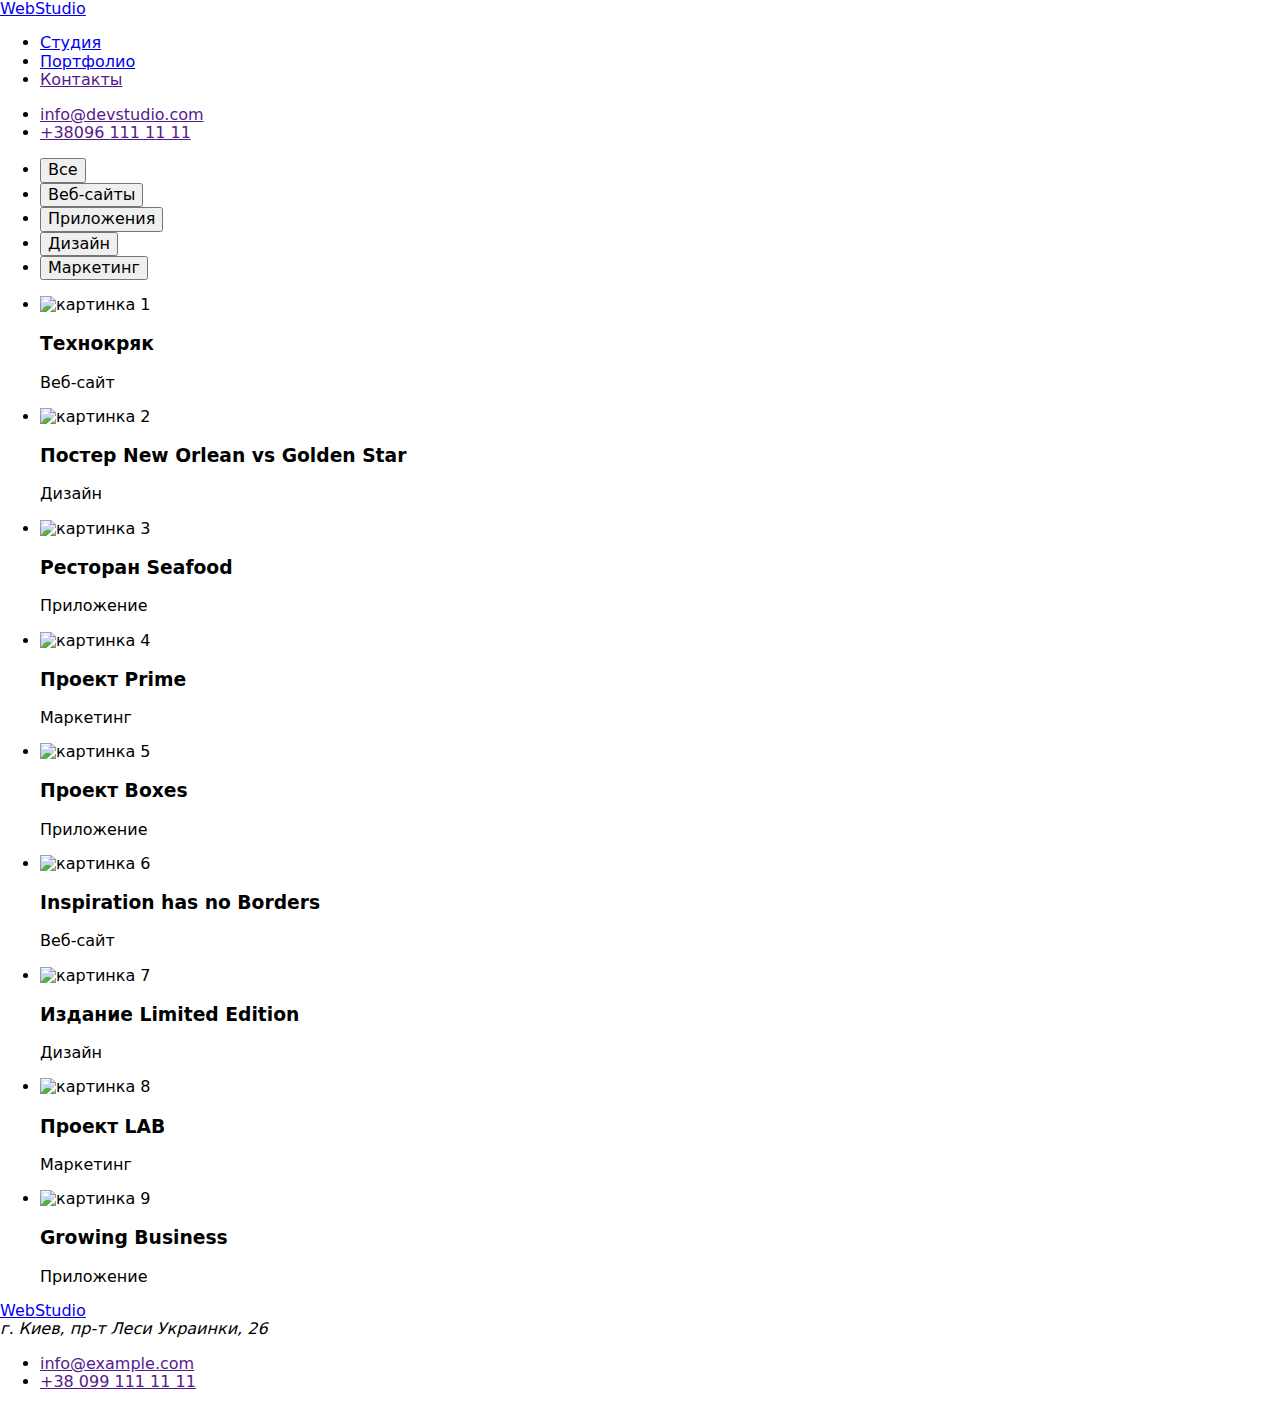
==== portfolio.html @ a9c04260 "попытка 2 дз" ====
<!DOCTYPE html>
<html lang="en">
  <head>
    <meta charset="UTF-8" />
    <meta name="viewport" content="width=device-width, initial-scale=1.0" />
    <title>Document</title>
    <link rel="preconnect" href="https://fonts.gstatic.com" />
    <link
      href="https://fonts.googleapis.com/css2?family=Raleway:wght@700&family=Roboto:wght@400;500;700;900&display=swap"
      rel="stylesheet"
    />
    <link
      href="https://fonts.googleapis.com/css2?family=Raleway:ital,wght@1,700&display=swap"
      rel="stylesheet"
    />
    <link rel="stylesheet" href="./style.css" />
    <link
      rel="stylesheet"
      href="https://cdnjs.cloudflare.com/ajax/libs/modern-normalize/1.0.0/modern-normalize.min.css"
    />
  </head>

  <body>
    <header class="shapka">
      <nav class="contein">
        <a class="logo" href="./index.html"
          >Web<span class="studio">Studio</span></a
        >
        <ul class="site-nav">
          <li class="item">
            <a href="./index.html" class="link">Студия</a>
          </li>
          <li class="item">
            <a href="./portfolio.html" class="link1">Портфолио</a>
          </li>
          <li class="item">
            <a href="" class="link">Контакты</a>
          </li>
        </ul>
        <ul class="site-nav2">
          <li class="item">
            <a href="" class="link">info@devstudio.com</a>
          </li>
          <li class="item">
            <a href="" class="link">+38096 111 11 11</a>
          </li>
        </ul>
      </nav>
    </header>
    <main>
      <section class="section-button">
        <div class="container">
          <ul class="panel">
            <li class="item"><button class="button">Все</button></li>
            <li class="item"><button class="button">Веб-сайты</button></li>
            <li class="item"><button class="button">Приложения</button></li>
            <li class="item"><button class="button">Дизайн</button></li>
            <li class="item"><button class="button">Маркетинг</button></li>
          </ul>
        </div>
      </section>
      <section class="section-img">
        <div class="container">
          <ul class="imges">
            <li class="items">
              <img src="./img/img(9).jpg" alt="картинка 1" width="370" />
              <div class="name-job">
                <h3 class="name-picture">Технокряк</h3>
                <p class="job">Веб-сайт</p>
              </div>
            </li>
            <li class="items">
              <img src="./img/img(1).png" alt="картинка 2" width="370" />
              <div class="name-job">
                <h3 class="name-picture">Постер New Orlean vs Golden Star</h3>
                <p class="job">Дизайн</p>
              </div>
            </li>
            <li class="items">
              <img src="./img/img(2).jpg" alt="картинка 3" width="370" />
              <div class="name-job">
                <h3 class="name-picture">Ресторан Seafood</h3>
                <p class="job">Приложение</p>
              </div>
            </li>
            <li class="items">
              <img src="./img/img(4).jpg" alt="картинка 4" width="370" />
              <div class="name-job">
                <h3 class="name-picture">Проект Prime</h3>
                <p class="job">Маркетинг</p>
              </div>
            </li>
            <li class="items">
              <img src="./img/img(5).jpg" alt="картинка 5" width="370" />
              <div class="name-job">
                <h3 class="name-picture">Проект Boxes</h3>
                <p class="job">Приложение</p>
              </div>
            </li>
            <li class="items">
              <img src="./img/img(10).jpg" alt="картинка 6" width="370" />
              <div class="name-job">
                <h3 class="name-picture">Inspiration has no Borders</h3>
                <p class="job">Веб-сайт</p>
              </div>
            </li>
            <li class="items">
              <img src="./img/img(6).jpg" alt="картинка 7" width="370" />
              <div class="name-job">
                <h3 class="name-picture">Издание Limited Edition</h3>
                <p class="job">Дизайн</p>
              </div>
            </li>
            <li class="items">
              <img src="./img/img(7).jpg" alt="картинка 8 " width="370" />
              <div class="name-job">
                <h3 class="name-picture">Проект LAB</h3>
                <p class="job">Маркетинг</p>
              </div>
            </li>
            <li class="items">
              <img src="./img/img(8).jpg" alt="картинка 9" width="370" />
              <div class="name-job">
                <h3 class="name-picture">Growing Business</h3>
                <p class="job">Приложение</p>
              </div>
            </li>
          </ul>
        </div>
      </section>
    </main>
    <footer class="footer">
      <div class="container">
        <div class="logotrip">
          <a href="./portfolio.html" class="logotip"
            >Web<span class="studio-niz">Studio</span></a
          >
        </div>
        <address class="adress">г. Киев, пр-т Леси Украинки, 26</address>
        <ul>
          <li class="niz-bot">
            <a href="" class="site-niz">info@example.com</a>
          </li>
          <li class="niz-bot">
            <a href="" class="site-niz">+38 099 111 11 11</a>
          </li>
        </ul>
      </div>
    </footer>
  </body>
</html>
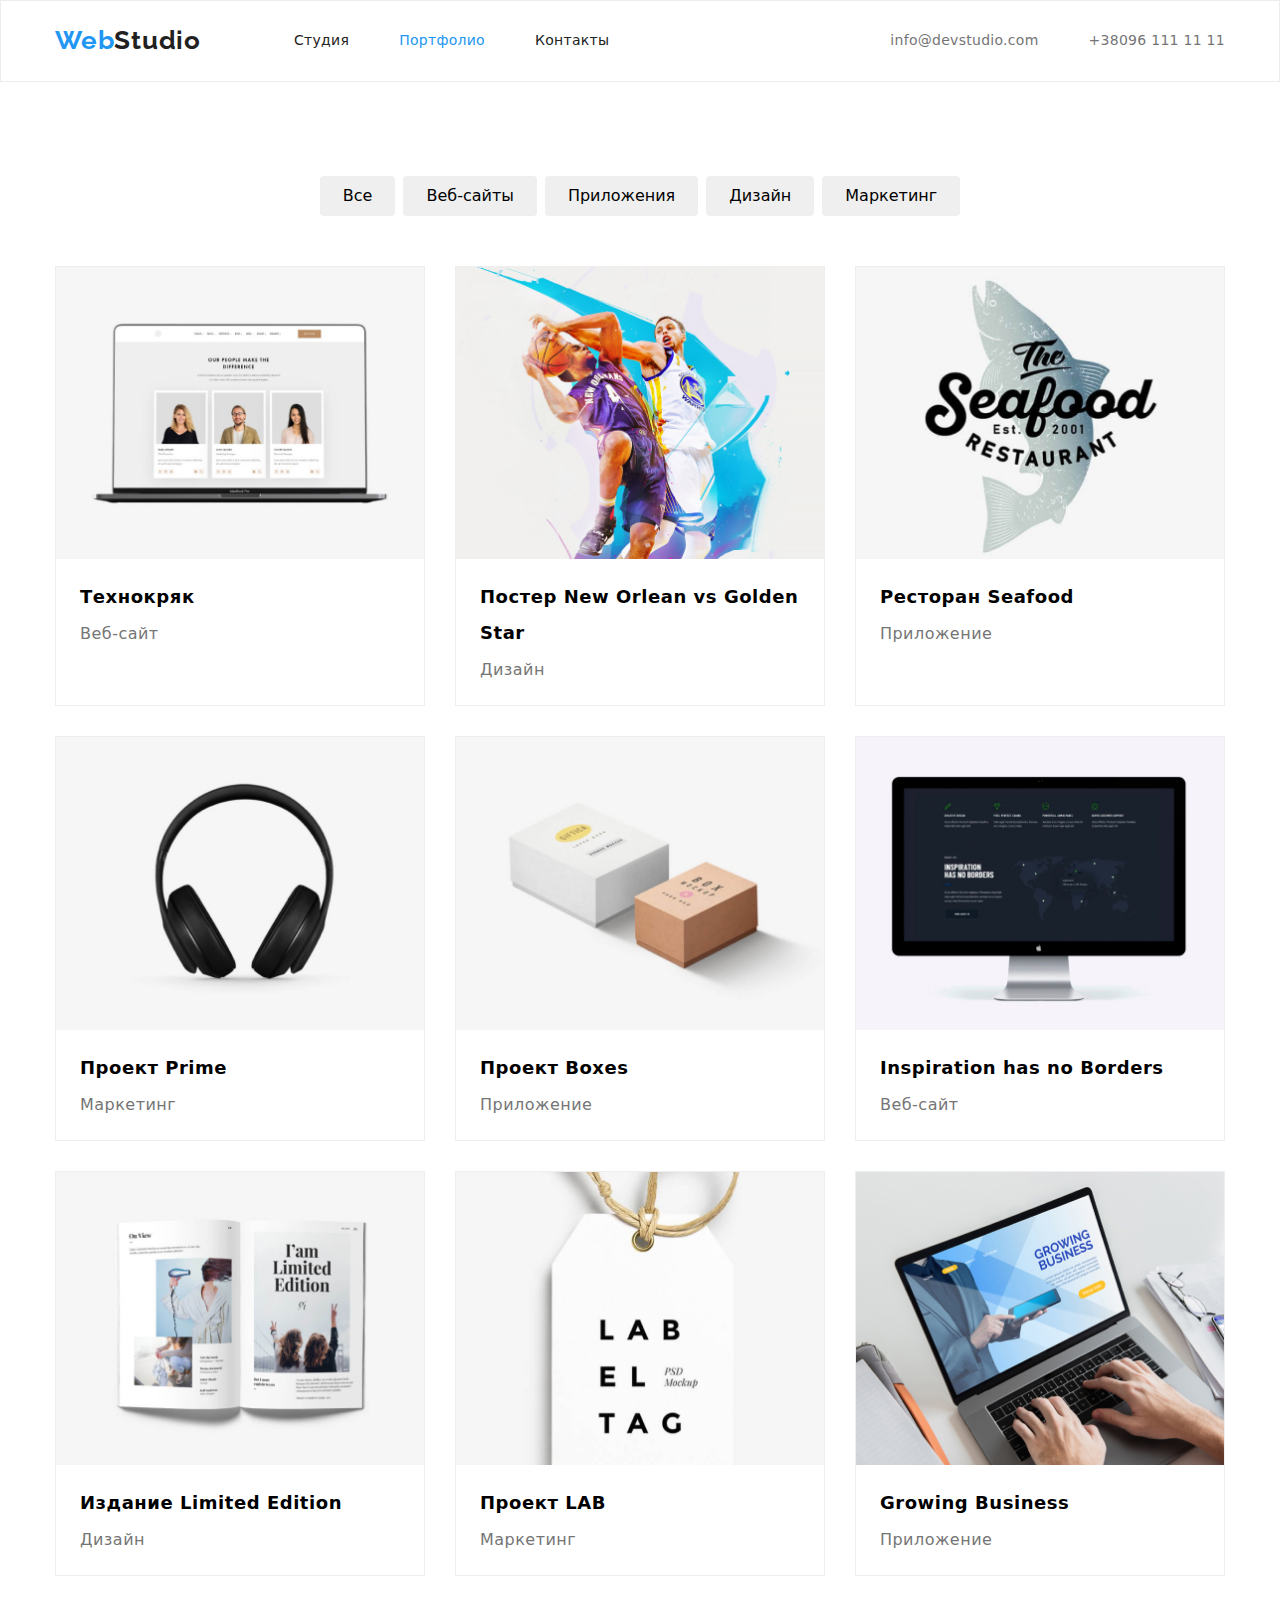
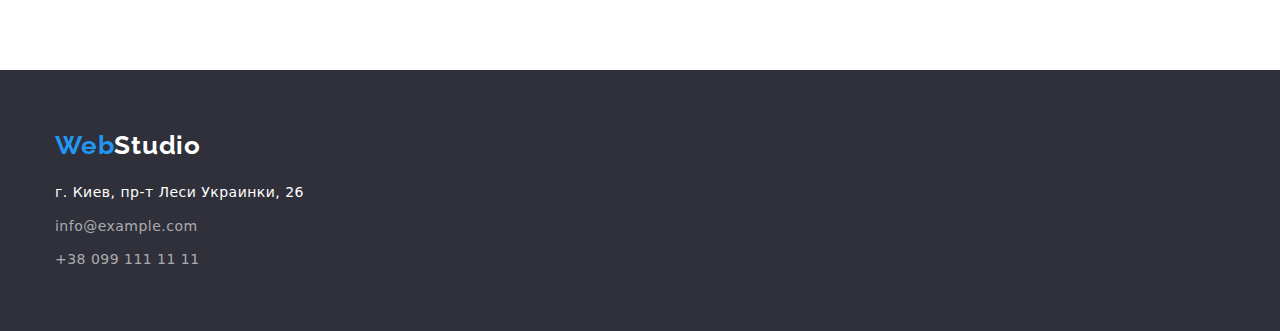
==== commit dabf2d3c: "1  попытка сдать дз" ====
--- a/portfolio.html
+++ b/portfolio.html
@@ -13,7 +13,7 @@
       href="https://fonts.googleapis.com/css2?family=Raleway:ital,wght@1,700&display=swap"
       rel="stylesheet"
     />
-    <link rel="stylesheet" href="./style.css" />
+    <link rel="stylesheet" href="./portfolio.css" />
     <link
       rel="stylesheet"
       href="https://cdnjs.cloudflare.com/ajax/libs/modern-normalize/1.0.0/modern-normalize.min.css"
--- a/portfolio.css
+++ b/portfolio.css
@@ -0,0 +1,243 @@
+:root {
+    --primary-color: #212121;
+    --no-primary-color: #757575;
+    --nav-color: #2196f3;
+    --white: #ffffff;
+    --background: #2f303a;
+    --white-tel-em: rgba(255, 255, 255, 0.6);
+    --border-color: #ECECEC;
+    --items-color:  #EEEEEE;
+  }
+  
+  body {
+    font-family: "Roboto", sans-serif;
+    letter-spacing: 0.03em;
+    font-style: normal;
+    font-weight: normal;
+  }
+  *,
+  *::before,
+  *::after {
+    box-sizing: border-box;
+  }
+  h1,h2,h3,h4,h5,h6 {
+    margin: 0;
+  }
+  img {
+    display: block;
+    max-width: 100%;
+    height: auto;
+  }
+  .job {
+    color: var(--no-primary-color);
+    font-size: 16px;
+    line-height: 1.9;
+  }
+  .logo {
+    color: var(--nav-color);
+    font-weight: bold;
+    font-size: 26px;
+    line-height: 31px;
+    letter-spacing: 0.03em;
+    text-decoration: none;
+    font-family: "Raleway";
+  }
+  .logo:hover,
+  .logo:focus {
+    color: var(--primary-color);
+  }
+  .logotrip {
+    margin-bottom: 20px;
+  }
+  .site-nav2 {
+    display: flex;
+    margin-left: auto;
+  }
+  .site-nav {
+    display: flex;
+    margin-left: 93px;
+  }
+  .site-nav .item + .item {
+    margin-left: 50px;
+  }
+  .site-nav2 .item + .item {
+    margin-left: 50px;
+  }
+  .contein {
+    display: flex;
+    align-items: center;
+    margin-left: auto;
+    margin-right: auto;
+    width: 1200px;
+    padding-left: 15px;
+    padding-right: 15px;
+  }
+  .site-nav .link,
+  .link1 {
+    padding-top: 32px;
+    padding-bottom: 32px;
+    display: block;
+  
+    color: var(--primary-color);
+    font-weight: 500;
+    font-size: 14px;
+    line-height: 1.14;
+    letter-spacing: 0.02em;
+    text-decoration: none; 
+  }
+  .site-nav2 .link {
+    padding-top: 32px;
+    padding-bottom: 32px;
+    display: block; 
+  
+    color: var(--no-primary-color);
+    font-weight: 500;
+    font-size: 14px;
+    line-height: 1.14;
+    letter-spacing: 0.02em;
+    text-decoration: none;
+  }
+  .site-nav2 .item + .item {
+    margin-left: 50px;
+  }
+  .shapka{
+    margin-bottom: 94px;
+    border: 1px solid var(--border-color);
+  }
+  ul {
+    list-style: none;
+    margin: 0;
+    padding: 0;
+  }
+  .site-nav .link:hover,
+  .site-nav .link:focus,
+  .site-nav2 .link:hover,
+  .site-nav2 .link:focus {
+    color: var(--nav-color);
+  }
+  .panel {
+    display: flex;
+    justify-content: center;
+  }
+  .panel .item + .item {
+    margin-left: 8px;
+  }
+  .button {
+    font-weight: 500;
+    font-size: 16px;
+    line-height: 1.6;
+    border-radius: 4px;
+    padding: 6px 22px;
+    display: inline-block;
+    text-align: center;
+    border: 1px solid transparent;
+  }
+  .container{
+    margin-left: auto;
+    margin-right: auto;
+    width: 1200px;
+    padding-left: 15px;
+    padding-right: 15px;
+  }
+  .section-button{
+    margin-bottom: 50px;
+    
+  }
+  .section-img{
+    margin-bottom: 94px;
+   }
+  .imges {
+    display: flex;
+    flex-wrap: wrap;
+    margin-left: -30px;
+    margin-top: -30px;
+  
+  }
+  .items {
+    margin-left: 30px;
+    border: 1px solid var(--items-color);
+    margin-top: 30px;
+    flex-basis: calc(100%/3 - 30px);
+  }
+  
+  .button:hover,
+  .button:focus {
+    background-color: var(--nav-color);
+    color: var(--white);
+  }
+  .logotip {
+    color: var(--nav-color);
+  }
+  .studio {
+    color: var(--primary-color);
+  }
+  .studio-niz {
+    color: var(--white);
+  }
+  .adress {
+    color: var(--white);
+    font-size: 14px;
+    line-height: 1.71;
+    font-style: normal;
+    font-weight: normal;
+    margin-bottom: 9px;
+  }
+  .site-niz {
+    color: var(--white-tel-em);
+    text-decoration: none;
+    font-size: 14px;
+    line-height: 24px;
+  }
+  .niz-bot {
+    margin-bottom: 9px;
+  }
+  .niz-bot:nth-child(2n) {
+    margin-bottom: 0;
+  }
+  .site-niz:hover,
+  .site-niz:focus {
+    color: var(--nav-color);
+  }
+  .footer {
+    background-color: var(--background);
+    margin-left: auto;
+    margin-right: auto;
+    padding-top: 60px;
+    padding-bottom: 60px;
+  }
+  .name-picture {
+    font-weight: bold;
+    font-size: 18px;
+    line-height: 36px;
+    letter-spacing: 0.03em;
+   margin-bottom: 4px;
+  }
+  
+  .job {
+    margin: 0;
+  }
+  .name-job {
+    padding: 20px 24px;
+  }
+  .logotip {
+    font-weight: bold;
+    font-size: 26px;
+    line-height: 31px;
+    letter-spacing: 0.03em;
+    font-family: "Raleway";
+    text-decoration: none;
+  }
+  .logotip:hover,
+  .logotip:focus {
+    color: var(--white);
+  }
+  .logotip:hover,
+  .logotip:focus {
+    color: var(--white);
+  }
+  .link1 {
+    color: var(--nav-color);
+  }
+  .link1:hover,
+  .link1:focus {
+    color: var(--title-text-color);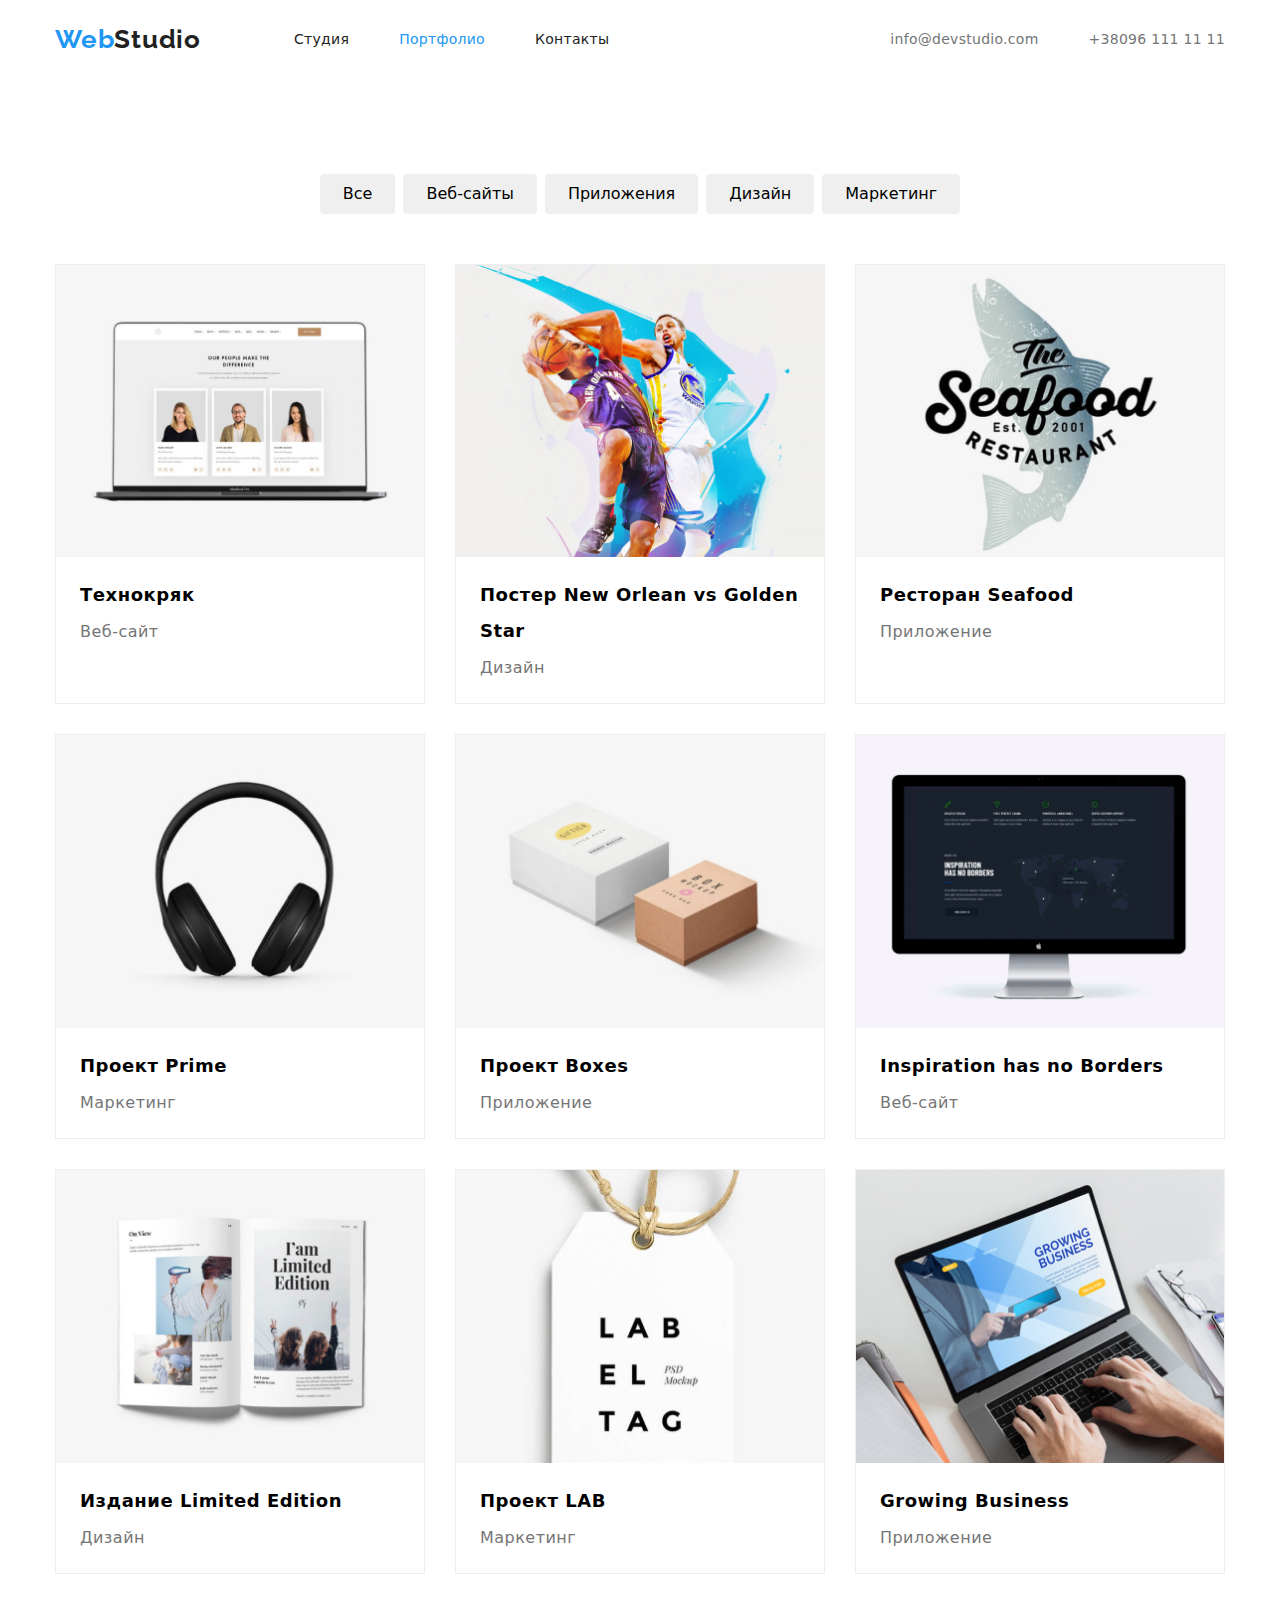
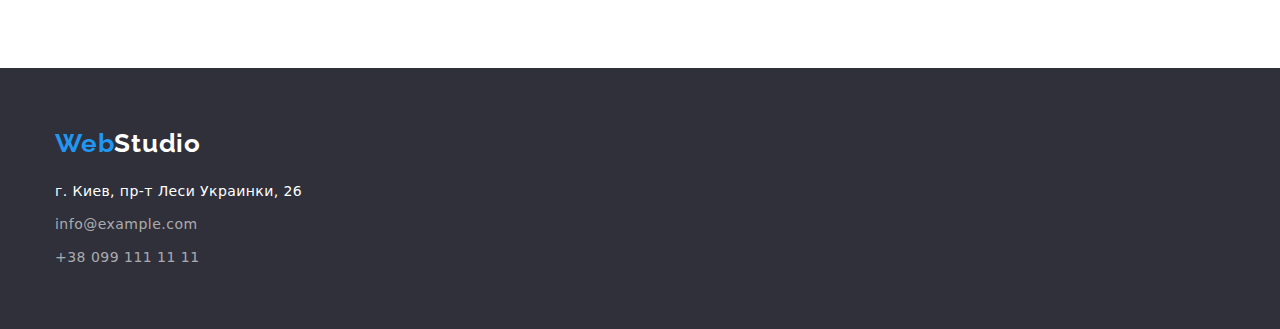
==== commit ff710b9b: "2 попытка сдать 3 дз" ====
--- a/portfolio.html
+++ b/portfolio.html
@@ -48,19 +48,15 @@
       </nav>
     </header>
     <main>
-      <section class="section-button">
+      <section class="section-img">
         <div class="container">
-          <ul class="panel">
+          <ul class="panel section-button">
             <li class="item"><button class="button">Все</button></li>
             <li class="item"><button class="button">Веб-сайты</button></li>
             <li class="item"><button class="button">Приложения</button></li>
             <li class="item"><button class="button">Дизайн</button></li>
             <li class="item"><button class="button">Маркетинг</button></li>
           </ul>
-        </div>
-      </section>
-      <section class="section-img">
-        <div class="container">
           <ul class="imges">
             <li class="items">
               <img src="./img/img(9).jpg" alt="картинка 1" width="370" />
--- a/portfolio.css
+++ b/portfolio.css
@@ -102,7 +102,7 @@
   }
   .shapka{
     margin-bottom: 94px;
-    border: 1px solid var(--border-color);
+    border-bottom-style: 1px solid var(--border-color);
   }
   ul {
     list-style: none;
@@ -144,7 +144,7 @@
     
   }
   .section-img{
-    margin-bottom: 94px;
+    padding-bottom: 94px;
    }
   .imges {
     display: flex;
@@ -219,6 +219,13 @@
   .name-job {
     padding: 20px 24px;
   }
+  .adress{
+    font-style: normal;
+font-weight: normal;
+font-size: 14px;
+line-height: 24px;
+letter-spacing: 0.03em;
+  }
   .logotip {
     font-weight: bold;
     font-size: 26px;
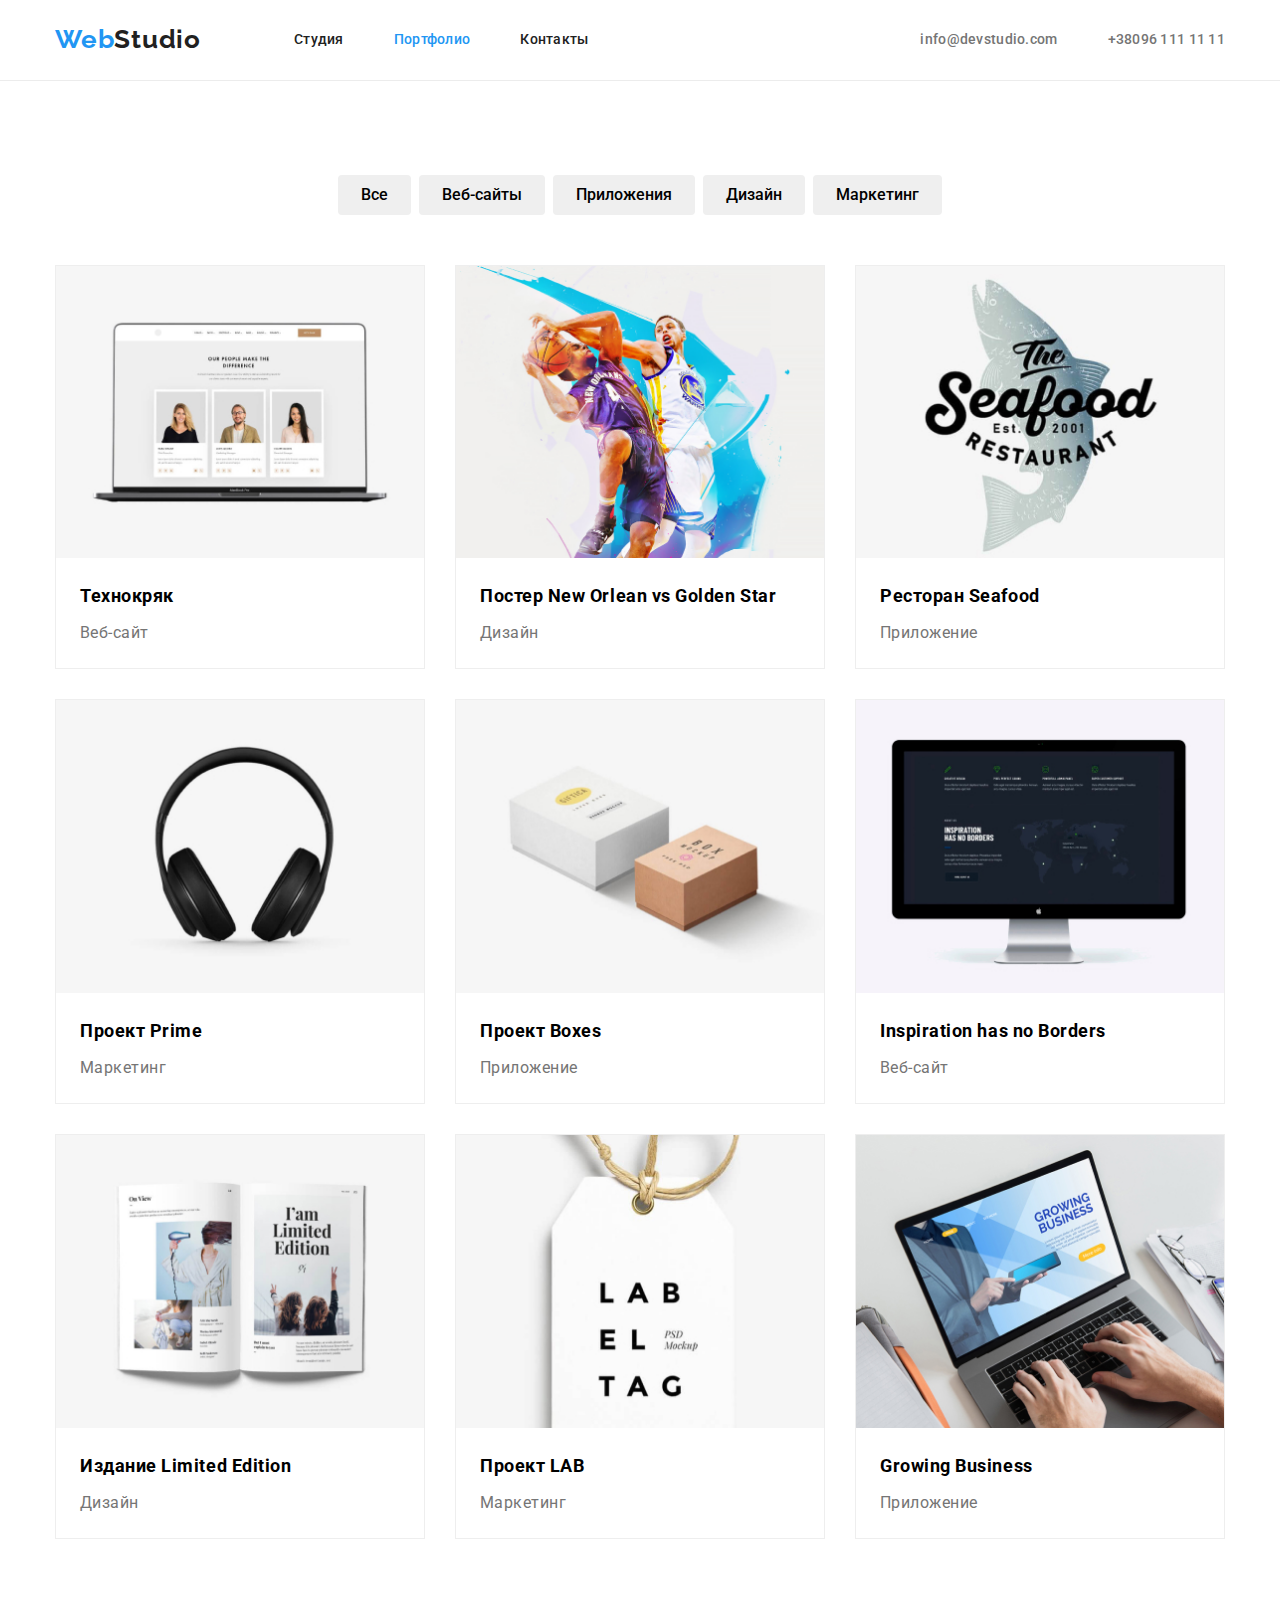
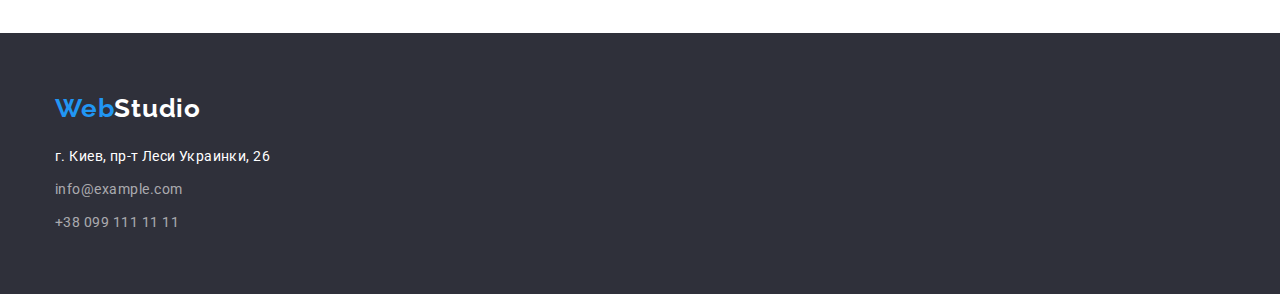
==== commit 554b697b: "3 попытка сдать дз" ====
--- a/portfolio.html
+++ b/portfolio.html
@@ -13,11 +13,11 @@
       href="https://fonts.googleapis.com/css2?family=Raleway:ital,wght@1,700&display=swap"
       rel="stylesheet"
     />
-    <link rel="stylesheet" href="./portfolio.css" />
     <link
       rel="stylesheet"
       href="https://cdnjs.cloudflare.com/ajax/libs/modern-normalize/1.0.0/modern-normalize.min.css"
     />
+    <link rel="stylesheet" href="./portfolio.css" />
   </head>
 
   <body>
--- a/portfolio.css
+++ b/portfolio.css
@@ -101,8 +101,7 @@
     margin-left: 50px;
   }
   .shapka{
-    margin-bottom: 94px;
-    border-bottom-style: 1px solid var(--border-color);
+    border-bottom: 1px solid var(--border-color);
   }
   ul {
     list-style: none;
@@ -145,6 +144,7 @@
   }
   .section-img{
     padding-bottom: 94px;
+    padding-top: 94px;
    }
   .imges {
     display: flex;
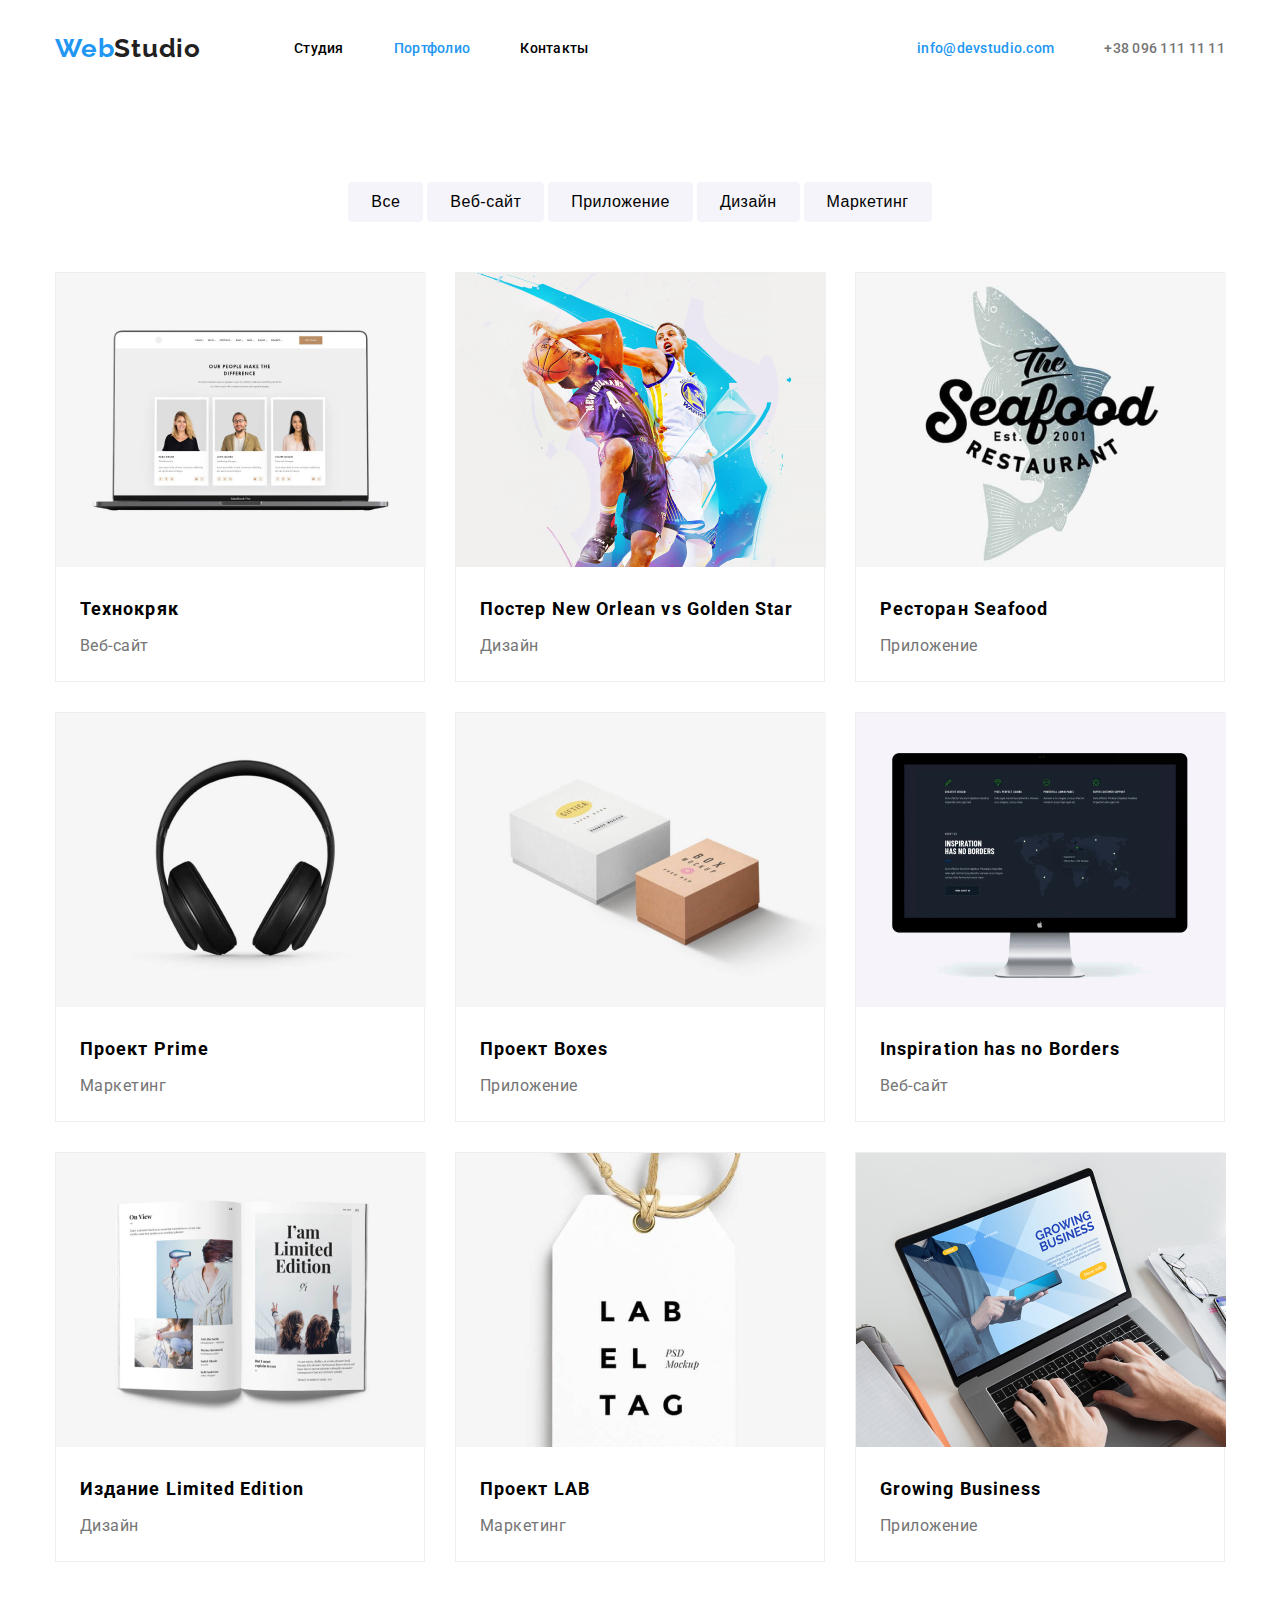
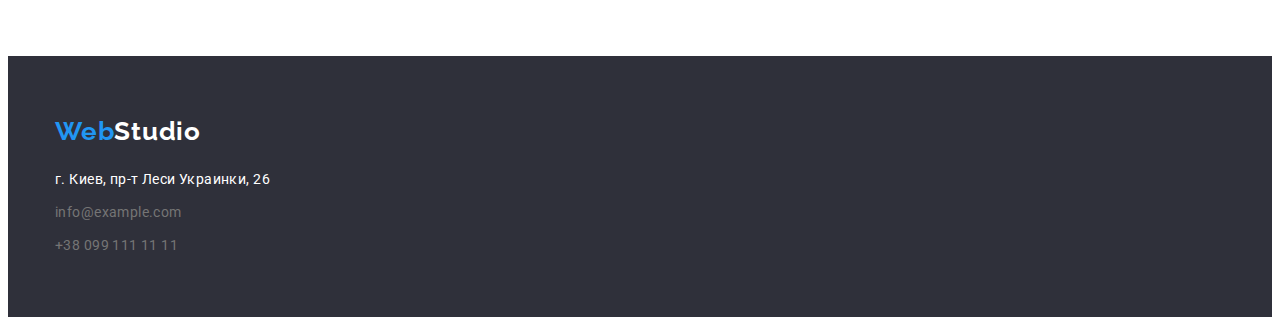
==== commit 4373d10f: "1 попытка сдать 3 дз" ====
--- a/portfolio.html
+++ b/portfolio.html
@@ -4,122 +4,86 @@
     <meta charset="UTF-8" />
     <meta name="viewport" content="width=device-width, initial-scale=1.0" />
     <title>Document</title>
-    <link rel="preconnect" href="https://fonts.gstatic.com" />
+    <link rel="stylesheet" href="./portfolio.css" />
     <link
-      href="https://fonts.googleapis.com/css2?family=Raleway:wght@700&family=Roboto:wght@400;500;700;900&display=swap"
+      href="https://fonts.googleapis.com/css2?family=Raleway:wght@400;500;700&family=Roboto:wght@400;500;700&display=swap"
       rel="stylesheet"
     />
-    <link
-      href="https://fonts.googleapis.com/css2?family=Raleway:ital,wght@1,700&display=swap"
-      rel="stylesheet"
-    />
-    <link
-      rel="stylesheet"
-      href="https://cdnjs.cloudflare.com/ajax/libs/modern-normalize/1.0.0/modern-normalize.min.css"
-    />
-    <link rel="stylesheet" href="./portfolio.css" />
   </head>
+  <body>
+    <header>
+      <nav class="container site-nav">
+        <a class="header-logo" href=""
+          >Web<span class="header-logo-span">Studio</span></a
+        >
+        <ul class="header-nav list">
+          <li class="item">Студия</li>
+          <li class="item hover-item">Портфолио</li>
+          <li class="item">Контакты</li>
+        </ul>
 
-  <body>
-    <header class="shapka">
-      <nav class="contein">
-        <a class="logo" href="./index.html"
-          >Web<span class="studio">Studio</span></a
-        >
-        <ul class="site-nav">
-          <li class="item">
-            <a href="./index.html" class="link">Студия</a>
-          </li>
-          <li class="item">
-            <a href="./portfolio.html" class="link1">Портфолио</a>
-          </li>
-          <li class="item">
-            <a href="" class="link">Контакты</a>
-          </li>
-        </ul>
-        <ul class="site-nav2">
-          <li class="item">
-            <a href="" class="link">info@devstudio.com</a>
-          </li>
-          <li class="item">
-            <a href="" class="link">+38096 111 11 11</a>
-          </li>
+        <ul class="header-nav-contacts list">
+          <li class="item hover-item">info@devstudio.com</li>
+          <li class="item">+38 096 111 11 11</li>
         </ul>
       </nav>
     </header>
     <main>
       <section class="section-img">
         <div class="container">
-          <ul class="panel section-button">
-            <li class="item"><button class="button">Все</button></li>
-            <li class="item"><button class="button">Веб-сайты</button></li>
-            <li class="item"><button class="button">Приложения</button></li>
-            <li class="item"><button class="button">Дизайн</button></li>
-            <li class="item"><button class="button">Маркетинг</button></li>
+          <ul class="list-button">
+            <button class="section-button">Все</button>
+            <button class="section-button">Веб-сайт</button>
+            <button class="section-button">Приложение</button>
+            <button class="section-button">Дизайн</button>
+            <button class="section-button">Маркетинг</button>
           </ul>
-          <ul class="imges">
-            <li class="items">
-              <img src="./img/img(9).jpg" alt="картинка 1" width="370" />
-              <div class="name-job">
-                <h3 class="name-picture">Технокряк</h3>
-                <p class="job">Веб-сайт</p>
-              </div>
+
+          <ul class="list-img">
+            <li class="list item-img">
+              <img src="./img/img(9).jpg" width="370px" alt="" />
+              <h3 class="list-name">Технокряк</h3>
+              <p class="list-text">Веб-сайт</p>
             </li>
-            <li class="items">
-              <img src="./img/img(1).png" alt="картинка 2" width="370" />
-              <div class="name-job">
-                <h3 class="name-picture">Постер New Orlean vs Golden Star</h3>
-                <p class="job">Дизайн</p>
-              </div>
+            <li class="list item-img">
+              <img src="./img/imag(1).png" width="370px" alt="" />
+              <h3 class="list-name">Постер New Orlean vs Golden Star</h3>
+              <p class="list-text">Дизайн</p>
             </li>
-            <li class="items">
-              <img src="./img/img(2).jpg" alt="картинка 3" width="370" />
-              <div class="name-job">
-                <h3 class="name-picture">Ресторан Seafood</h3>
-                <p class="job">Приложение</p>
-              </div>
+            <li class="list item-img">
+              <img src="./img/img(2).jpg" width="370px" alt="" />
+              <h3 class="list-name">Ресторан Seafood</h3>
+              <p class="list-text">Приложение</p>
             </li>
-            <li class="items">
-              <img src="./img/img(4).jpg" alt="картинка 4" width="370" />
-              <div class="name-job">
-                <h3 class="name-picture">Проект Prime</h3>
-                <p class="job">Маркетинг</p>
-              </div>
+            <li class="list item-img">
+              <img src="./img/img(4).jpg" width="370px" alt="" />
+              <h3 class="list-name">Проект Prime</h3>
+              <p class="list-text">Маркетинг</p>
             </li>
-            <li class="items">
-              <img src="./img/img(5).jpg" alt="картинка 5" width="370" />
-              <div class="name-job">
-                <h3 class="name-picture">Проект Boxes</h3>
-                <p class="job">Приложение</p>
-              </div>
+            <li class="list item-img">
+              <img src="./img/img(5).jpg" width="370px" alt="" />
+              <h3 class="list-name">Проект Boxes</h3>
+              <p class="list-text">Приложение</p>
             </li>
-            <li class="items">
-              <img src="./img/img(10).jpg" alt="картинка 6" width="370" />
-              <div class="name-job">
-                <h3 class="name-picture">Inspiration has no Borders</h3>
-                <p class="job">Веб-сайт</p>
-              </div>
+            <li class="list item-img">
+              <img src="./img/img(10).jpg" width="370px" alt="" />
+              <h3 class="list-name">Inspiration has no Borders</h3>
+              <p class="list-text">Веб-сайт</p>
             </li>
-            <li class="items">
-              <img src="./img/img(6).jpg" alt="картинка 7" width="370" />
-              <div class="name-job">
-                <h3 class="name-picture">Издание Limited Edition</h3>
-                <p class="job">Дизайн</p>
-              </div>
+            <li class="list item-img">
+              <img src="./img/img(6).jpg" width="370px" alt="" />
+              <h3 class="list-name">Издание Limited Edition</h3>
+              <p class="list-text">Дизайн</p>
             </li>
-            <li class="items">
-              <img src="./img/img(7).jpg" alt="картинка 8 " width="370" />
-              <div class="name-job">
-                <h3 class="name-picture">Проект LAB</h3>
-                <p class="job">Маркетинг</p>
-              </div>
+            <li class="list item-img">
+              <img src="./img/img(7).jpg" width="370px" alt="" />
+              <h3 class="list-name">Проект LAB</h3>
+              <p class="list-text">Маркетинг</p>
             </li>
-            <li class="items">
-              <img src="./img/img(8).jpg" alt="картинка 9" width="370" />
-              <div class="name-job">
-                <h3 class="name-picture">Growing Business</h3>
-                <p class="job">Приложение</p>
-              </div>
+            <li class="list item-img">
+              <img src="./img/img(8).jpg" width="370px" alt="" />
+              <h3 class="list-name">Growing Business</h3>
+              <p class="list-text">Приложение</p>
             </li>
           </ul>
         </div>
@@ -127,20 +91,16 @@
     </main>
     <footer class="footer">
       <div class="container">
-        <div class="logotrip">
-          <a href="./portfolio.html" class="logotip"
-            >Web<span class="studio-niz">Studio</span></a
-          >
-        </div>
-        <address class="adress">г. Киев, пр-т Леси Украинки, 26</address>
-        <ul>
-          <li class="niz-bot">
-            <a href="" class="site-niz">info@example.com</a>
-          </li>
-          <li class="niz-bot">
-            <a href="" class="site-niz">+38 099 111 11 11</a>
-          </li>
-        </ul>
+        <a class="footer-logo" href=""
+          >Web<span class="footer-logo-span">Studio</span></a
+        >
+        <address class="footer-adress">г. Киев, пр-т Леси Украинки, 26</address>
+        <nav class="footer-nav">
+          <ul class="list footer-list">
+            <li class="item">info@example.com</li>
+            <li class="item">+38 099 111 11 11</li>
+          </ul>
+        </nav>
       </div>
     </footer>
   </body>
--- a/portfolio.css
+++ b/portfolio.css
@@ -1,250 +1,221 @@
 :root {
-    --primary-color: #212121;
-    --no-primary-color: #757575;
-    --nav-color: #2196f3;
-    --white: #ffffff;
-    --background: #2f303a;
-    --white-tel-em: rgba(255, 255, 255, 0.6);
-    --border-color: #ECECEC;
-    --items-color:  #EEEEEE;
-  }
-  
-  body {
-    font-family: "Roboto", sans-serif;
-    letter-spacing: 0.03em;
-    font-style: normal;
-    font-weight: normal;
-  }
-  *,
-  *::before,
-  *::after {
-    box-sizing: border-box;
-  }
-  h1,h2,h3,h4,h5,h6 {
-    margin: 0;
-  }
-  img {
-    display: block;
-    max-width: 100%;
-    height: auto;
-  }
-  .job {
-    color: var(--no-primary-color);
-    font-size: 16px;
-    line-height: 1.9;
-  }
-  .logo {
-    color: var(--nav-color);
-    font-weight: bold;
-    font-size: 26px;
-    line-height: 31px;
-    letter-spacing: 0.03em;
-    text-decoration: none;
-    font-family: "Raleway";
-  }
-  .logo:hover,
-  .logo:focus {
-    color: var(--primary-color);
-  }
-  .logotrip {
-    margin-bottom: 20px;
-  }
-  .site-nav2 {
-    display: flex;
-    margin-left: auto;
-  }
-  .site-nav {
-    display: flex;
-    margin-left: 93px;
-  }
-  .site-nav .item + .item {
-    margin-left: 50px;
-  }
-  .site-nav2 .item + .item {
-    margin-left: 50px;
-  }
-  .contein {
-    display: flex;
-    align-items: center;
-    margin-left: auto;
-    margin-right: auto;
-    width: 1200px;
-    padding-left: 15px;
-    padding-right: 15px;
-  }
-  .site-nav .link,
-  .link1 {
-    padding-top: 32px;
-    padding-bottom: 32px;
-    display: block;
-  
-    color: var(--primary-color);
-    font-weight: 500;
-    font-size: 14px;
-    line-height: 1.14;
-    letter-spacing: 0.02em;
-    text-decoration: none; 
-  }
-  .site-nav2 .link {
-    padding-top: 32px;
-    padding-bottom: 32px;
-    display: block; 
-  
-    color: var(--no-primary-color);
-    font-weight: 500;
-    font-size: 14px;
-    line-height: 1.14;
-    letter-spacing: 0.02em;
-    text-decoration: none;
-  }
-  .site-nav2 .item + .item {
-    margin-left: 50px;
-  }
-  .shapka{
-    border-bottom: 1px solid var(--border-color);
-  }
-  ul {
-    list-style: none;
-    margin: 0;
-    padding: 0;
-  }
-  .site-nav .link:hover,
-  .site-nav .link:focus,
-  .site-nav2 .link:hover,
-  .site-nav2 .link:focus {
-    color: var(--nav-color);
-  }
-  .panel {
-    display: flex;
-    justify-content: center;
-  }
-  .panel .item + .item {
-    margin-left: 8px;
-  }
-  .button {
-    font-weight: 500;
-    font-size: 16px;
-    line-height: 1.6;
-    border-radius: 4px;
-    padding: 6px 22px;
-    display: inline-block;
-    text-align: center;
-    border: 1px solid transparent;
-  }
-  .container{
-    margin-left: auto;
-    margin-right: auto;
-    width: 1200px;
-    padding-left: 15px;
-    padding-right: 15px;
-  }
-  .section-button{
-    margin-bottom: 50px;
-    
-  }
-  .section-img{
-    padding-bottom: 94px;
-    padding-top: 94px;
-   }
-  .imges {
-    display: flex;
-    flex-wrap: wrap;
-    margin-left: -30px;
-    margin-top: -30px;
-  
-  }
-  .items {
-    margin-left: 30px;
-    border: 1px solid var(--items-color);
-    margin-top: 30px;
-    flex-basis: calc(100%/3 - 30px);
-  }
-  
-  .button:hover,
-  .button:focus {
-    background-color: var(--nav-color);
-    color: var(--white);
-  }
-  .logotip {
-    color: var(--nav-color);
-  }
-  .studio {
-    color: var(--primary-color);
-  }
-  .studio-niz {
-    color: var(--white);
-  }
-  .adress {
-    color: var(--white);
-    font-size: 14px;
-    line-height: 1.71;
-    font-style: normal;
-    font-weight: normal;
-    margin-bottom: 9px;
-  }
-  .site-niz {
-    color: var(--white-tel-em);
-    text-decoration: none;
-    font-size: 14px;
-    line-height: 24px;
-  }
-  .niz-bot {
-    margin-bottom: 9px;
-  }
-  .niz-bot:nth-child(2n) {
-    margin-bottom: 0;
-  }
-  .site-niz:hover,
-  .site-niz:focus {
-    color: var(--nav-color);
-  }
-  .footer {
-    background-color: var(--background);
-    margin-left: auto;
-    margin-right: auto;
-    padding-top: 60px;
-    padding-bottom: 60px;
-  }
-  .name-picture {
-    font-weight: bold;
-    font-size: 18px;
-    line-height: 36px;
-    letter-spacing: 0.03em;
-   margin-bottom: 4px;
-  }
-  
-  .job {
-    margin: 0;
-  }
-  .name-job {
-    padding: 20px 24px;
-  }
-  .adress{
-    font-style: normal;
-font-weight: normal;
-font-size: 14px;
-line-height: 24px;
-letter-spacing: 0.03em;
-  }
-  .logotip {
-    font-weight: bold;
-    font-size: 26px;
-    line-height: 31px;
-    letter-spacing: 0.03em;
-    font-family: "Raleway";
-    text-decoration: none;
-  }
-  .logotip:hover,
-  .logotip:focus {
-    color: var(--white);
-  }
-  .logotip:hover,
-  .logotip:focus {
-    color: var(--white);
-  }
-  .link1 {
-    color: var(--nav-color);
-  }
-  .link1:hover,
-  .link1:focus {
-    color: var(--title-text-color);+  --primary-color: #212121;
+  --no-primary-color: #757575;
+  --nav-color: #2196f3;
+  --white: #ffffff;
+  --background: #2f303a;
+  --white-tel-em: rgba(255, 255, 255, 0.6);
+  --border-color: #ececec;
+  --items-color: #eeeeee;
+}
+body {
+  font-family: "Roboto", sans-serif;
+}
+h1,
+h2,
+h3,
+h4,
+h5,
+h6 {
+  margin: 0px;
+}
+p {
+  margin: 0px;
+}
+ul {
+  margin: 0px;
+  padding: 0px;
+}
+/* Стили Хедера*/
+.container {
+  width: 1170px;
+  margin-left: auto;
+  margin-right: auto;
+  padding-left: 15px;
+  padding-right: 15px;
+}
+.header-logo {
+  font-family: "Raleway", sans-serif;
+  font-size: 26px;
+  font-style: normal;
+  font-weight: 700;
+  line-height: 31px;
+  letter-spacing: 0.03em;
+  text-decoration: none;
+  color: var(--nav-color);
+}
+.list {
+  list-style: none;
+}
+.header-logo-span {
+  color: var(--primary-color);
+}
+.site-nav {
+  display: flex;
+  align-items: center;
+}
+.header-nav {
+  display: flex;
+  margin-left: 93px;
+}
+.header-nav-contacts {
+  display: flex;
+  margin-left: auto;
+}
+.header-nav .item {
+  font-style: normal;
+  font-weight: 500;
+  font-size: 14px;
+  line-height: 16px;
+  letter-spacing: 0.02em;
+  margin-right: 50px;
+  padding: 32px 0px;
+}
+.header-nav .item:last-child {
+  margin: 0px;
+}
+.header-nav-contacts .item {
+  font-style: normal;
+  font-weight: 500;
+  font-size: 14px;
+  line-height: 16px;
+  letter-spacing: 0.02em;
+  color: var(--no-primary-color);
+  margin-right: 50px;
+  padding: 32px 0px;
+}
+.header-nav-contacts .item:last-child {
+  margin: 0px;
+}
+.header-nav .hover-item {
+  color: var(--nav-color);
+}
+.header-nav-contacts .hover-item {
+  color: var(--nav-color);
+}
+.header-nav .item:hover,
+.header-nav .item:focus {
+  color: var(--nav-color);
+}
+.header-nav-contacts .item:hover,
+.header-nav-contacts .item:focus {
+  color: var(--nav-color);
+}
+.header-nav .hover-item:hover,
+.header-nav .hover-item:focus {
+  color: var(--primary-color);
+}
+.header-nav-contacts .hover-item:hover,
+.header-nav-contacts .hover-item:focus {
+  color: var(--no-primary-color);
+}
+/* Секция картинок */
+.section-img {
+  padding-top: 94px;
+  padding-bottom: 94px;
+}
+.list-button {
+  text-align: center;
+  margin-bottom: 50px;
+}
+.list-img {
+  display: flex;
+  flex-wrap: wrap;
+
+  padding: 0;
+}
+
+.section-button {
+  font-size: 16px;
+  font-style: normal;
+  font-weight: 500;
+  line-height: 26px;
+  letter-spacing: 0.03em;
+  text-align: center;
+  padding: 6px 22px;
+  background: #f5f4fa;
+  border-radius: 4px;
+  border: solid 1px;
+  border-color: #f5f4fa;
+}
+.section-button:hover {
+  color: var(--white);
+  background-color: var(--nav-color);
+}
+.list {
+  list-style: none;
+}
+.item-img {
+  background: #ffffff;
+  border: 1px solid #eeeeee;
+  margin-bottom: 30px;
+  margin-left: 30px;
+  box-sizing: border-box;
+  width: 370px;
+}
+.item-img:nth-child(3n + 1) {
+  margin-left: 0px;
+}
+.item-img:nth-last-child(-n + 3) {
+  margin-bottom: 0px;
+}
+.list-name {
+  font-size: 18px;
+  font-style: normal;
+  font-weight: 700;
+  line-height: 36px;
+  letter-spacing: 0.06em;
+  text-align: left;
+  padding-top: 20px;
+  padding-left: 24px;
+  margin-bottom: 4px;
+}
+.list-text {
+  font-size: 16px;
+  font-style: normal;
+  font-weight: 400;
+  line-height: 30px;
+  letter-spacing: 0.03em;
+  text-align: left;
+  color: var(--no-primary-color);
+  padding-left: 24px;
+  padding-bottom: 20px;
+}
+/*Стили Футера */
+.footer {
+  background-color: var(--background);
+  padding-top: 60px;
+  padding-bottom: 60px;
+}
+.footer-logo {
+  font-family: "Raleway", sans-serif;
+  font-size: 26px;
+  font-style: normal;
+  font-weight: 700;
+  line-height: 31px;
+  letter-spacing: 0.03em;
+  text-decoration: none;
+  color: var(--nav-color);
+}
+.footer-logo-span {
+  color: var(--white);
+}
+.footer-adress {
+  font-size: 14px;
+  font-style: normal;
+  font-weight: 400;
+  line-height: 24px;
+  letter-spacing: 0.03em;
+  color: var(--white);
+  margin-top: 20px;
+}
+.footer-list .item {
+  font-size: 14px;
+  font-style: normal;
+  font-weight: 400;
+  line-height: 24px;
+  letter-spacing: 0.03em;
+  color: var(--white) 60%;
+  margin-top: 9px;
+  color: var(--no-primary-color);
+}
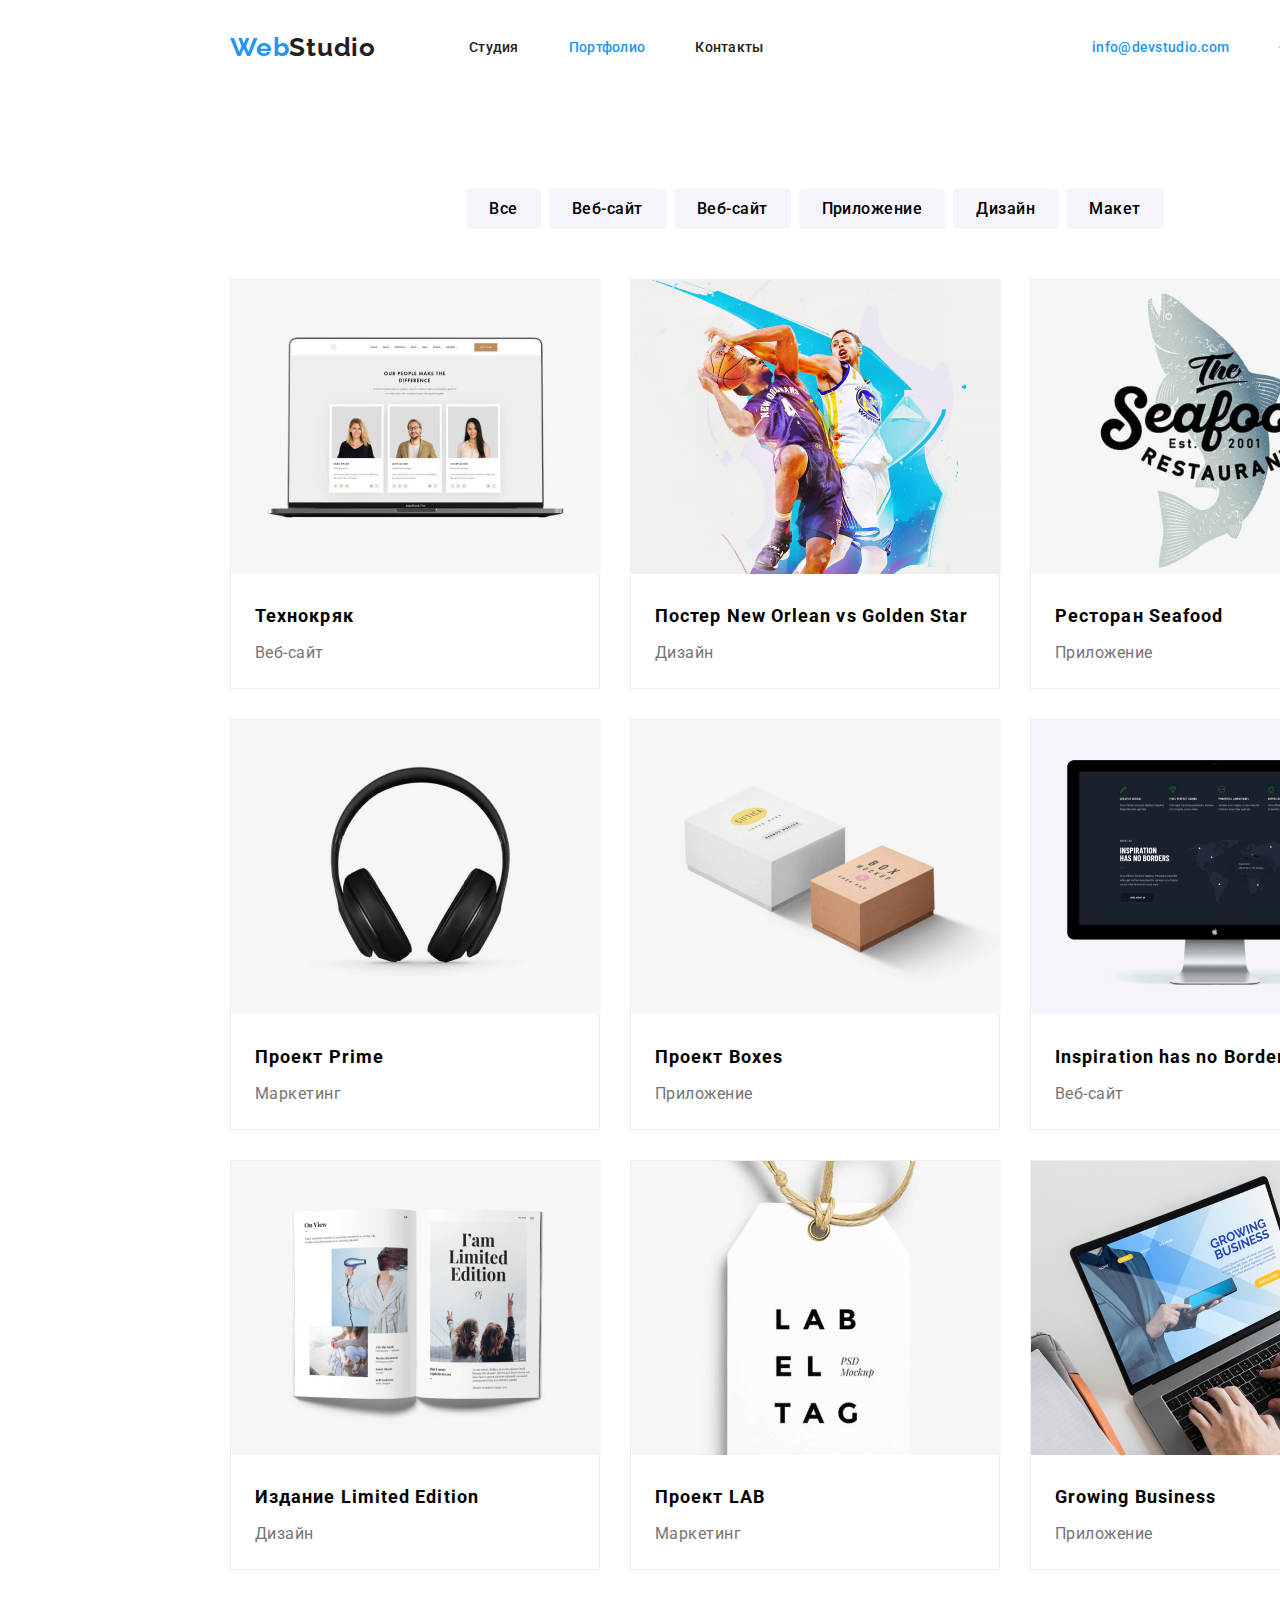
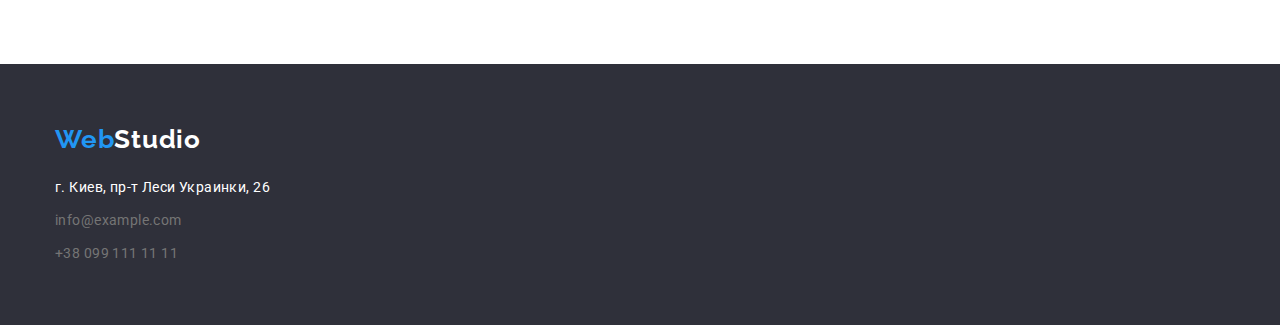
==== commit d8349286: "2 попытка сдать 3 дз" ====
--- a/portfolio.html
+++ b/portfolio.html
@@ -4,6 +4,10 @@
     <meta charset="UTF-8" />
     <meta name="viewport" content="width=device-width, initial-scale=1.0" />
     <title>Document</title>
+    <link
+      rel="stylesheet"
+      href="https://cdnjs.cloudflare.com/ajax/libs/modern-normalize/1.0.0/modern-normalize.min.css"
+    />
     <link rel="stylesheet" href="./portfolio.css" />
     <link
       href="https://fonts.googleapis.com/css2?family=Raleway:wght@400;500;700&family=Roboto:wght@400;500;700&display=swap"
@@ -11,77 +15,101 @@
     />
   </head>
   <body>
-    <header>
-      <nav class="container site-nav">
-        <a class="header-logo" href=""
+    <header class="header">
+      <div class="container site-nav">
+        <a class="header-logo" href="./portfolio.html"
           >Web<span class="header-logo-span">Studio</span></a
         >
-        <ul class="header-nav list">
-          <li class="item">Студия</li>
-          <li class="item hover-item">Портфолио</li>
-          <li class="item">Контакты</li>
+        <nav>
+          <ul class="header-nav list">
+            <li class="item">
+              <a href="./index.html" class="link">Студия</a>
+            </li>
+            <li class="item">
+              <a href="./portfolio.html" class="link hover-item">Портфолио</a>
+            </li>
+            <li class="item">
+              <a href="" class="link">Контакты</a>
+            </li>
+          </ul>
+        </nav>
+        <ul class="header-nav-contacts list">
+          <li class="item">
+            <a href="" class="link hover-item">info@devstudio.com</a>
+          </li>
+          <li class="item">
+            <a href="" class="link">+38 096 111 11 11</a>
+          </li>
         </ul>
-
-        <ul class="header-nav-contacts list">
-          <li class="item hover-item">info@devstudio.com</li>
-          <li class="item">+38 096 111 11 11</li>
-        </ul>
-      </nav>
+      </div>
     </header>
     <main>
       <section class="section-img">
         <div class="container">
-          <ul class="list-button">
-            <button class="section-button">Все</button>
-            <button class="section-button">Веб-сайт</button>
-            <button class="section-button">Приложение</button>
-            <button class="section-button">Дизайн</button>
-            <button class="section-button">Маркетинг</button>
+          <ul class="list-button list">
+            <li class="item">
+              <button type="button" class="section-button">Все</button>
+            </li>
+            <li class="item">
+              <button type="button" class="section-button">Веб-сайт</button>
+            </li>
+            <li class="item">
+              <button type="button" class="section-button">Веб-сайт</button>
+            </li>
+            <li class="item">
+              <button type="button" class="section-button">Приложение</button>
+            </li>
+            <li class="item">
+              <button type="button" class="section-button">Дизайн</button>
+            </li>
+            <li class="item">
+              <button type="button" class="section-button">Макет</button>
+            </li>
           </ul>
 
           <ul class="list-img">
             <li class="list item-img">
-              <img src="./img/img(9).jpg" width="370px" alt="" />
+              <img src="./img/img(9).jpg" width="370" alt="картинка1" />
               <h3 class="list-name">Технокряк</h3>
               <p class="list-text">Веб-сайт</p>
             </li>
             <li class="list item-img">
-              <img src="./img/imag(1).png" width="370px" alt="" />
+              <img src="./img/imag(1).png" width="370" alt="картинка2" />
               <h3 class="list-name">Постер New Orlean vs Golden Star</h3>
               <p class="list-text">Дизайн</p>
             </li>
             <li class="list item-img">
-              <img src="./img/img(2).jpg" width="370px" alt="" />
+              <img src="./img/img(2).jpg" width="370" alt="картинка3" />
               <h3 class="list-name">Ресторан Seafood</h3>
               <p class="list-text">Приложение</p>
             </li>
             <li class="list item-img">
-              <img src="./img/img(4).jpg" width="370px" alt="" />
+              <img src="./img/img(4).jpg" width="370" alt="картинка4" />
               <h3 class="list-name">Проект Prime</h3>
               <p class="list-text">Маркетинг</p>
             </li>
             <li class="list item-img">
-              <img src="./img/img(5).jpg" width="370px" alt="" />
+              <img src="./img/img(5).jpg" width="370" alt="картинка5" />
               <h3 class="list-name">Проект Boxes</h3>
               <p class="list-text">Приложение</p>
             </li>
             <li class="list item-img">
-              <img src="./img/img(10).jpg" width="370px" alt="" />
+              <img src="./img/img(10).jpg" width="370" alt="картинка6" />
               <h3 class="list-name">Inspiration has no Borders</h3>
               <p class="list-text">Веб-сайт</p>
             </li>
             <li class="list item-img">
-              <img src="./img/img(6).jpg" width="370px" alt="" />
+              <img src="./img/img(6).jpg" width="370" alt="картинка7" />
               <h3 class="list-name">Издание Limited Edition</h3>
               <p class="list-text">Дизайн</p>
             </li>
             <li class="list item-img">
-              <img src="./img/img(7).jpg" width="370px" alt="" />
+              <img src="./img/img(7).jpg" width="370" alt="картинка8" />
               <h3 class="list-name">Проект LAB</h3>
               <p class="list-text">Маркетинг</p>
             </li>
             <li class="list item-img">
-              <img src="./img/img(8).jpg" width="370px" alt="" />
+              <img src="./img/img(8).jpg" width="370" alt="картинка9" />
               <h3 class="list-name">Growing Business</h3>
               <p class="list-text">Приложение</p>
             </li>
@@ -95,12 +123,11 @@
           >Web<span class="footer-logo-span">Studio</span></a
         >
         <address class="footer-adress">г. Киев, пр-т Леси Украинки, 26</address>
-        <nav class="footer-nav">
-          <ul class="list footer-list">
-            <li class="item">info@example.com</li>
-            <li class="item">+38 099 111 11 11</li>
-          </ul>
-        </nav>
+
+        <ul class="list footer-list">
+          <li class="item">info@example.com</li>
+          <li class="item">+38 099 111 11 11</li>
+        </ul>
       </div>
     </footer>
   </body>
--- a/portfolio.css
+++ b/portfolio.css
@@ -27,8 +27,11 @@
   padding: 0px;
 }
 /* Стили Хедера*/
+.header {
+  padding: 0px 215px;
+}
 .container {
-  width: 1170px;
+  width: 1200px;
   margin-left: auto;
   margin-right: auto;
   padding-left: 15px;
@@ -43,9 +46,11 @@
   letter-spacing: 0.03em;
   text-decoration: none;
   color: var(--nav-color);
+  padding: 32px 0px;
 }
 .list {
   list-style: none;
+  text-decoration: none;
 }
 .header-logo-span {
   color: var(--primary-color);
@@ -54,7 +59,7 @@
   display: flex;
   align-items: center;
 }
-.header-nav {
+.header .header-nav {
   display: flex;
   margin-left: 93px;
 }
@@ -62,27 +67,34 @@
   display: flex;
   margin-left: auto;
 }
-.header-nav .item {
+.header-nav .link {
   font-style: normal;
   font-weight: 500;
   font-size: 14px;
   line-height: 16px;
   letter-spacing: 0.02em;
+  text-decoration: none;
+  color: var(--primary-color);
+  padding: 32px 0px;
+}
+.header-nav .item {
   margin-right: 50px;
-  padding: 32px 0px;
-}
-.header-nav .item:last-child {
-  margin: 0px;
-}
-.header-nav-contacts .item {
+}
+.header-nav .link:last-child {
+  margin: 0px;
+}
+.header-nav-contacts .link {
+  text-decoration: none;
   font-style: normal;
   font-weight: 500;
   font-size: 14px;
   line-height: 16px;
   letter-spacing: 0.02em;
   color: var(--no-primary-color);
+  padding: 32px 0px;
+}
+.header-nav-contacts .item {
   margin-right: 50px;
-  padding: 32px 0px;
 }
 .header-nav-contacts .item:last-child {
   margin: 0px;
@@ -93,12 +105,12 @@
 .header-nav-contacts .hover-item {
   color: var(--nav-color);
 }
-.header-nav .item:hover,
-.header-nav .item:focus {
-  color: var(--nav-color);
-}
-.header-nav-contacts .item:hover,
-.header-nav-contacts .item:focus {
+.header-nav .link:hover,
+.header-nav .link:focus {
+  color: var(--nav-color);
+}
+.header-nav-contacts .link:hover,
+.header-nav-contacts .link:focus {
   color: var(--nav-color);
 }
 .header-nav .hover-item:hover,
@@ -111,12 +123,13 @@
 }
 /* Секция картинок */
 .section-img {
-  padding-top: 94px;
-  padding-bottom: 94px;
+  padding: 94px 215px;
 }
 .list-button {
   text-align: center;
   margin-bottom: 50px;
+  display: flex;
+  justify-content: center;
 }
 .list-img {
   display: flex;
@@ -124,7 +137,12 @@
 
   padding: 0;
 }
-
+.list-button .item {
+  margin-right: 8px;
+}
+.list-button .item:last-child {
+  margin: 0px;
+}
 .section-button {
   font-size: 16px;
   font-style: normal;
